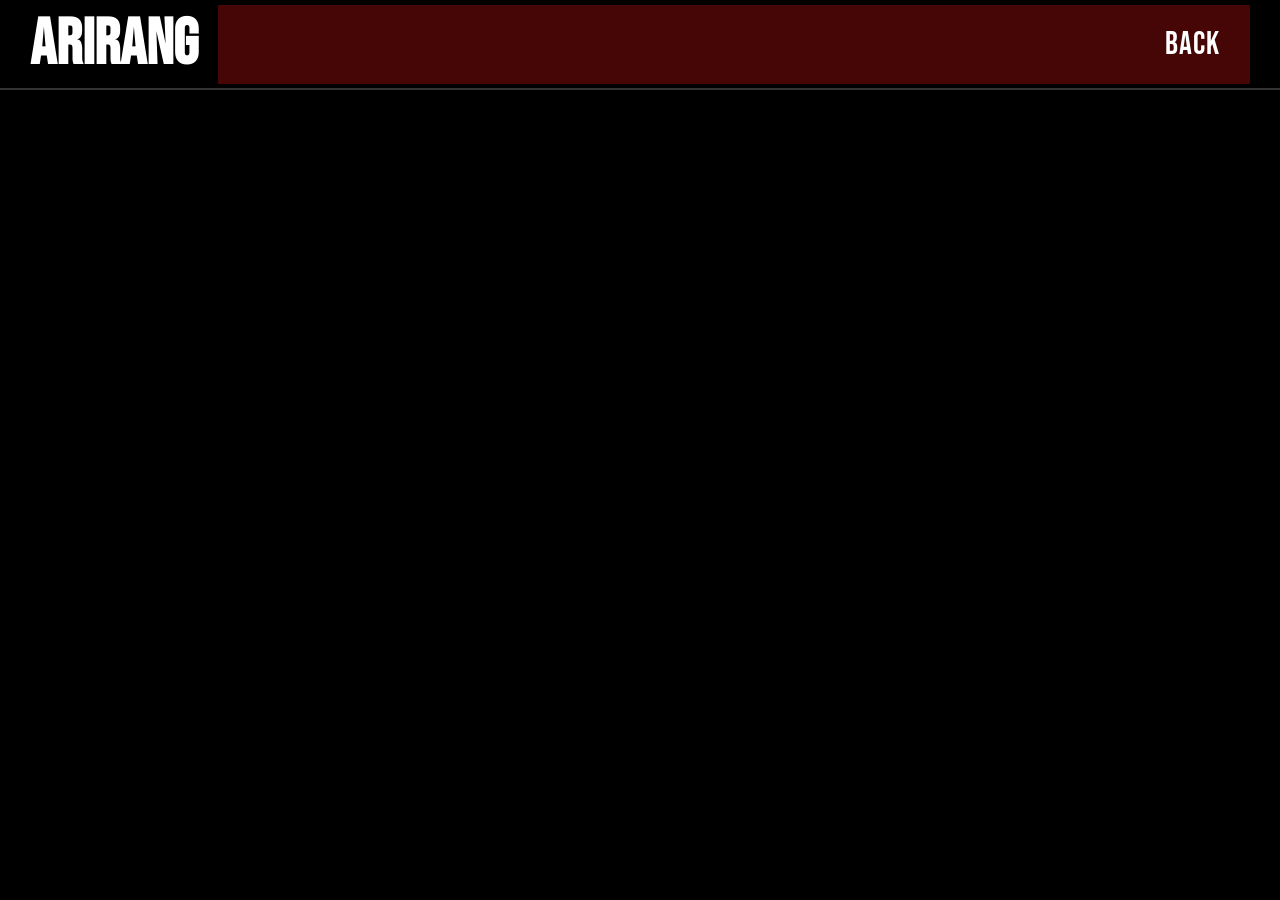
==== Página web/Códigos/Arirang.html @ feff835e "asd" ====
<!DOCTYPE html>
<html lang="en">
<head>
    <meta charset="UTF-8">
    <meta name="viewport" content="width=device-width, initial-scale=1.0">
    <title>BIGHIT</title>
    <link rel="stylesheet" href="Arirang.css">
    <link href="https://fonts.googleapis.com/css2?family=Bebas+Neue&display=swap" rel="stylesheet">
    <link rel="icon" type="image/png" href="img bts/Logonegrosinfondo.png">
</head>

<body >
    <header class="navbar">
                    <nav class="main-menuarirang">
                    <h2 class="title-section">ARIRANG</h2>
                </nav>
</div>
            <div class="navigation-header">
    <a href="index.html" class="simple-link">BACK</a>
</div>
            </header>
---- Página web/Códigos/Arirang.css ----
/*opciones header*/
.navbar {
    display: flex;
    justify-content: space-between;
    align-items: center;
    padding: 0 30px;
    background-color: black;
    height: 90px;
    border-bottom: 2px solid #333;
    gap: 20px;
}
/*configuracion a la pagina en general*/
*{
    box-sizing: border-box;
    margin: 0;
    padding: 0;
}
/*background*/
html, body {
    background-color: black;
    width: 100%;
    margin: 0;
    padding: 0;
    min-height: 100vh;
}
/*centrar las letras header*/
.main-menu {
    display: flex;
    gap: 30px;
    margin-left: auto;
}

/*ARIRANG*/
.navigation-header {
    width: 100%;
    display: flex;
    justify-content: flex-end; 
    padding: 20px 30px;
    background-color: rgb(70, 6, 6);
    
}
.simple-link {
    font-family: 'Bebas Neue', sans-serif;
    color: white;             
    text-decoration: none;  
    font-size: 2rem;
    letter-spacing: 1px;
    cursor: pointer;        
    transition: color 0.3s ease;
}


.simple-link:hover {
    color: #888; 
}

.navbar h2{
    font-family: 'Bebas Neue', serif; 
    color: white;
    font-size: 4rem;
    text-align: left;
}





/*Dark&wild*/

.navigation-header {
    width: 100%;
    display: flex;
    justify-content: flex-end; 
    padding: 20px 30px;
    background-color: rgb(70, 6, 6);
}

.simple-link {
    font-family: 'Bebas Neue', sans-serif;
    color: white;             
    text-decoration: none;  
    font-size: 2rem;
    letter-spacing: 1px;
    cursor: pointer;        
    transition: color 0.3s ease;
}


.simple-link:hover {
    color: #888; 
}

.navbar h2{
    font-family: 'Bebas Neue', serif; 
    color: white;
    font-size: 4rem;
    text-align: left;
}
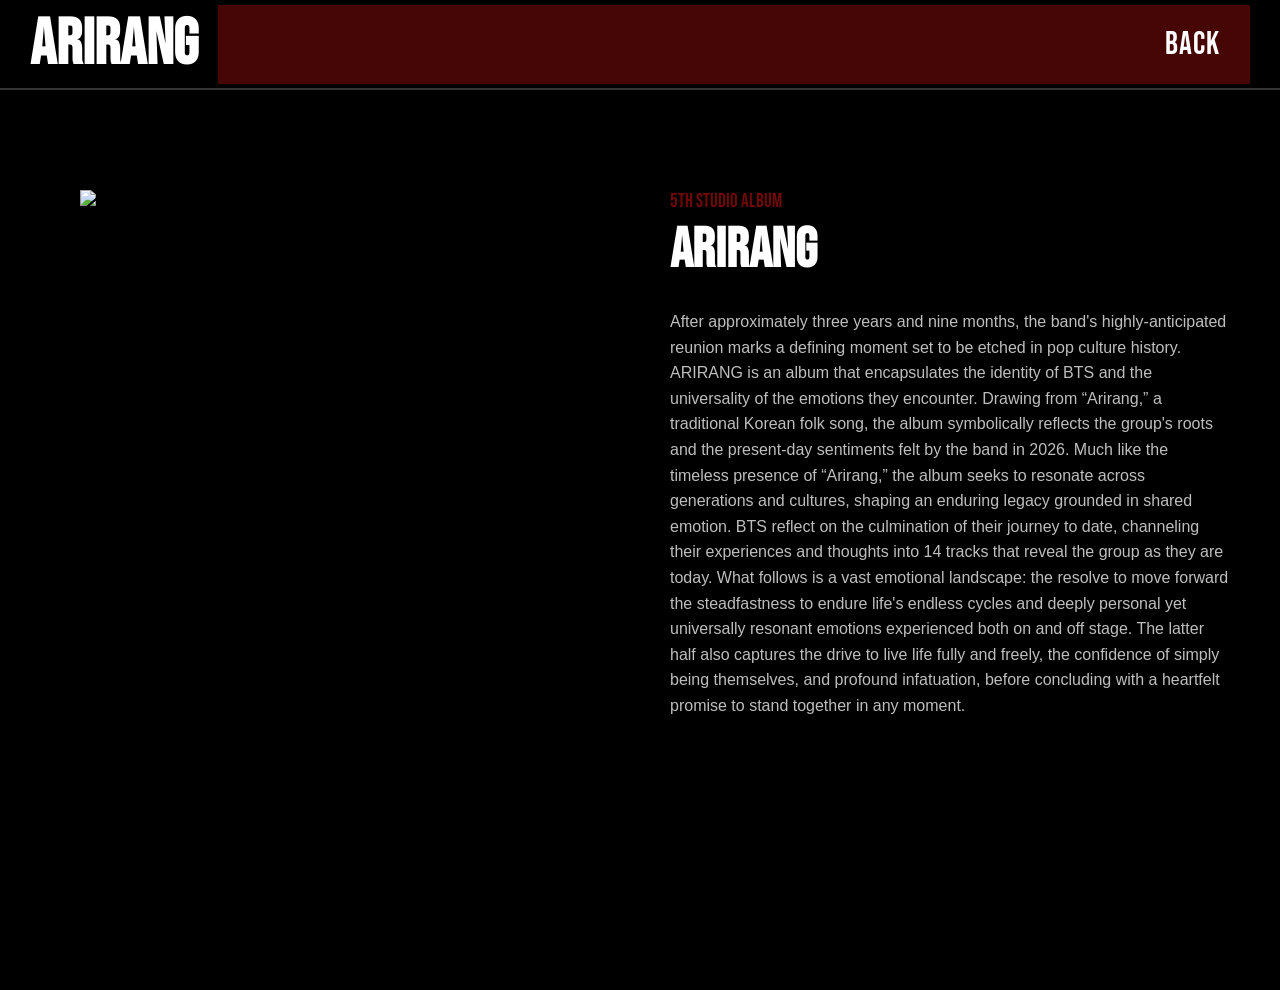
==== commit ed655aae: "DFG" ====
--- a/Página web/Códigos/Arirang.html
+++ b/Página web/Códigos/Arirang.html
@@ -19,3 +19,35 @@
     <a href="index.html" class="simple-link">BACK</a>
 </div>
             </header>
+
+<section class="album-detail">
+        <div class="album-visual">
+        <img src="img bts/arirang.jpg" alt="Album Cover">
+    </div>
+
+    <div class="album-description">
+        <span class="album-type">5TH STUDIO ALBUM</span>
+        <h1 class="album-main-title">ARIRANG</h1>
+        
+        <div class="album-text-content">
+            <p>
+            After approximately three years and nine months, 
+the band's highly-anticipated reunion marks a defining moment set to be etched in pop culture history.
+
+ARIRANG is an album that encapsulates the identity of BTS and the universality of the emotions they encounter. 
+Drawing from “Arirang,” a traditional Korean folk song, the album symbolically reflects the group's roots 
+and the present-day sentiments felt by the band in 2026. Much like the timeless presence of “Arirang,” 
+the album seeks to resonate across generations and cultures, shaping an enduring legacy grounded in shared emotion.
+
+BTS reflect on the culmination of their journey to date, channeling their experiences and thoughts into 14 tracks 
+that reveal the group as they are today. 
+What follows is a vast emotional landscape: the resolve to move forward 
+the steadfastness to endure life's endless cycles and deeply personal yet universally resonant emotions experienced 
+both on and off stage. The latter half also captures the drive to live life fully and freely, 
+the confidence of simply being themselves, and profound infatuation, 
+before concluding with a heartfelt promise to stand together in any moment.
+            </p>
+        </div>
+    </div>
+</section>
+
--- a/Página web/Códigos/Arirang.css
+++ b/Página web/Códigos/Arirang.css
@@ -37,7 +37,7 @@
     display: flex;
     justify-content: flex-end; 
     padding: 20px 30px;
-    background-color: rgb(70, 6, 6);
+    background-color: #460606;
     
 }
 .simple-link {
@@ -64,36 +64,54 @@
 
 
 
-
-
-/*Dark&wild*/
-
-.navigation-header {
-    width: 100%;
-    display: flex;
-    justify-content: flex-end; 
-    padding: 20px 30px;
-    background-color: rgb(70, 6, 6);
+/*Configuracion contenido*/
+.album-detail {
+    display: flex;         
+    align-items: flex-start; 
+    padding: 100px 50px;  
+    gap: 60px;            
+    background-color: black;
+    min-height: 100vh;    
 }
 
-.simple-link {
+.album-visual {
+    flex: 1;              
+    display: flex;
+    justify-content: center;
+}
+
+.album-visual img {
+    width: 100%;        
+    max-width: 500px;    
+    height: auto;
+}
+
+.album-description {
+    flex: 1;               
+    text-align: left;
+}
+
+.album-type {
     font-family: 'Bebas Neue', sans-serif;
-    color: white;             
-    text-decoration: none;  
-    font-size: 2rem;
-    letter-spacing: 1px;
-    cursor: pointer;        
-    transition: color 0.3s ease;
+    color: #700808;     
+    font-size: 1.2rem;
+    display: block;
+    margin-bottom: 10px;
+}
+
+.album-main-title {
+    font-family: 'Bebas Neue', sans-serif;
+    font-size: 3.5rem;     
+    line-height: 1;
+    margin-bottom: 30px;
+    color: #FFFFFF;
+}
+
+.album-text-content p {
+    font-family: 'Arial', sans-serif; 
+    line-height: 1.6;      
+    font-size: 1rem;
+    color: #bebebe;
 }
 
 
-.simple-link:hover {
-    color: #888; 
-}
-
-.navbar h2{
-    font-family: 'Bebas Neue', serif; 
-    color: white;
-    font-size: 4rem;
-    text-align: left;
-}
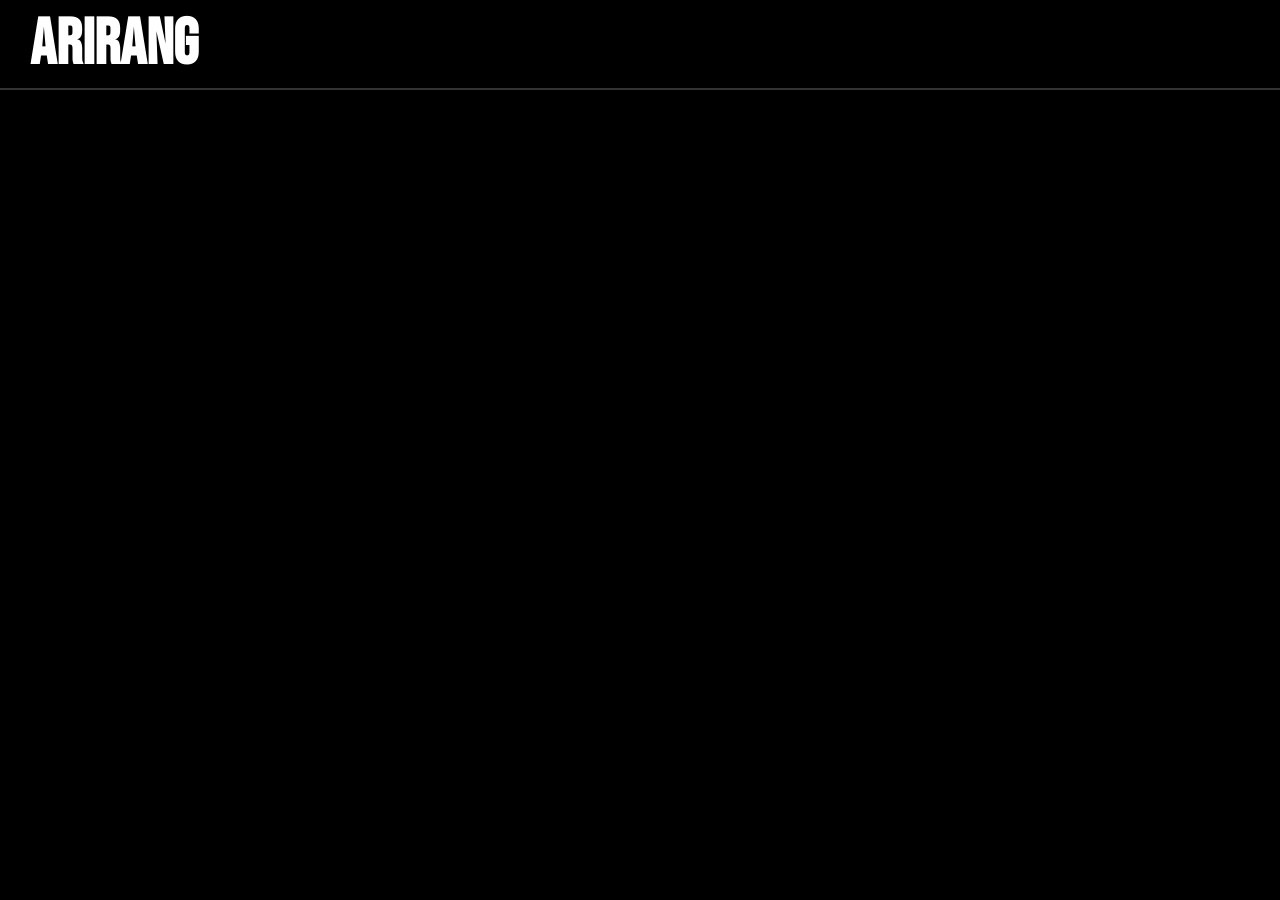
==== commit a77620ad: "m" ====
--- a/Página web/Códigos/Arirang.html
+++ b/Página web/Códigos/Arirang.html
@@ -14,40 +14,7 @@
                     <nav class="main-menuarirang">
                     <h2 class="title-section">ARIRANG</h2>
                 </nav>
-</div>
-            <div class="navigation-header">
-    <a href="index.html" class="simple-link">BACK</a>
-</div>
+
             </header>
-
-<section class="album-detail">
-        <div class="album-visual">
-        <img src="img bts/arirang.jpg" alt="Album Cover">
-    </div>
-
-    <div class="album-description">
-        <span class="album-type">5TH STUDIO ALBUM</span>
-        <h1 class="album-main-title">ARIRANG</h1>
-        
-        <div class="album-text-content">
-            <p>
-            After approximately three years and nine months, 
-the band's highly-anticipated reunion marks a defining moment set to be etched in pop culture history.
-
-ARIRANG is an album that encapsulates the identity of BTS and the universality of the emotions they encounter. 
-Drawing from “Arirang,” a traditional Korean folk song, the album symbolically reflects the group's roots 
-and the present-day sentiments felt by the band in 2026. Much like the timeless presence of “Arirang,” 
-the album seeks to resonate across generations and cultures, shaping an enduring legacy grounded in shared emotion.
-
-BTS reflect on the culmination of their journey to date, channeling their experiences and thoughts into 14 tracks 
-that reveal the group as they are today. 
-What follows is a vast emotional landscape: the resolve to move forward 
-the steadfastness to endure life's endless cycles and deeply personal yet universally resonant emotions experienced 
-both on and off stage. The latter half also captures the drive to live life fully and freely, 
-the confidence of simply being themselves, and profound infatuation, 
-before concluding with a heartfelt promise to stand together in any moment.
-            </p>
-        </div>
-    </div>
-</section>
-
+            <iframe width="560" height="315" src="https://www.youtube.com/embed/b4iVv91Z6lY?si=-5O85vjsqxO1vsp5" title="YouTube video player" frameborder="0" allow="accelerometer; autoplay; clipboard-write; encrypted-media; gyroscope; picture-in-picture; web-share" referrerpolicy="strict-origin-when-cross-origin" allowfullscreen></iframe>
+</body>
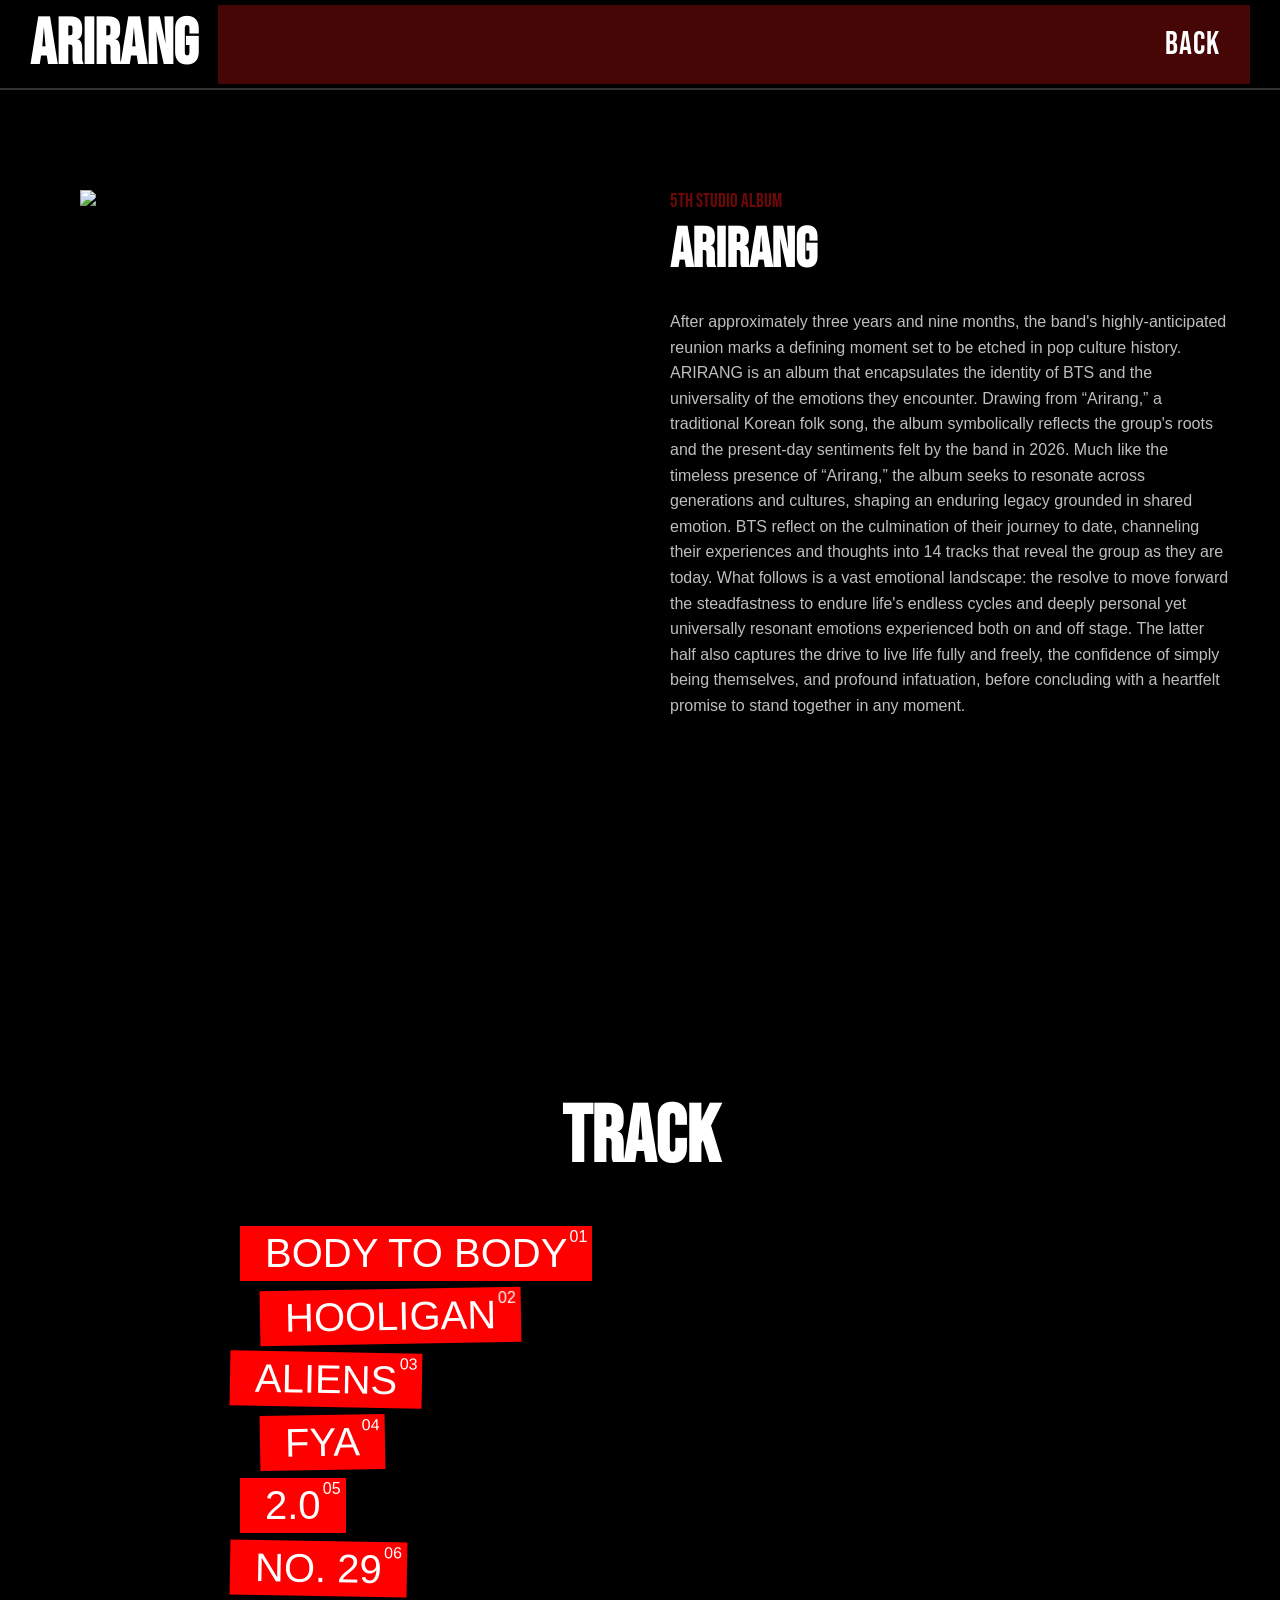
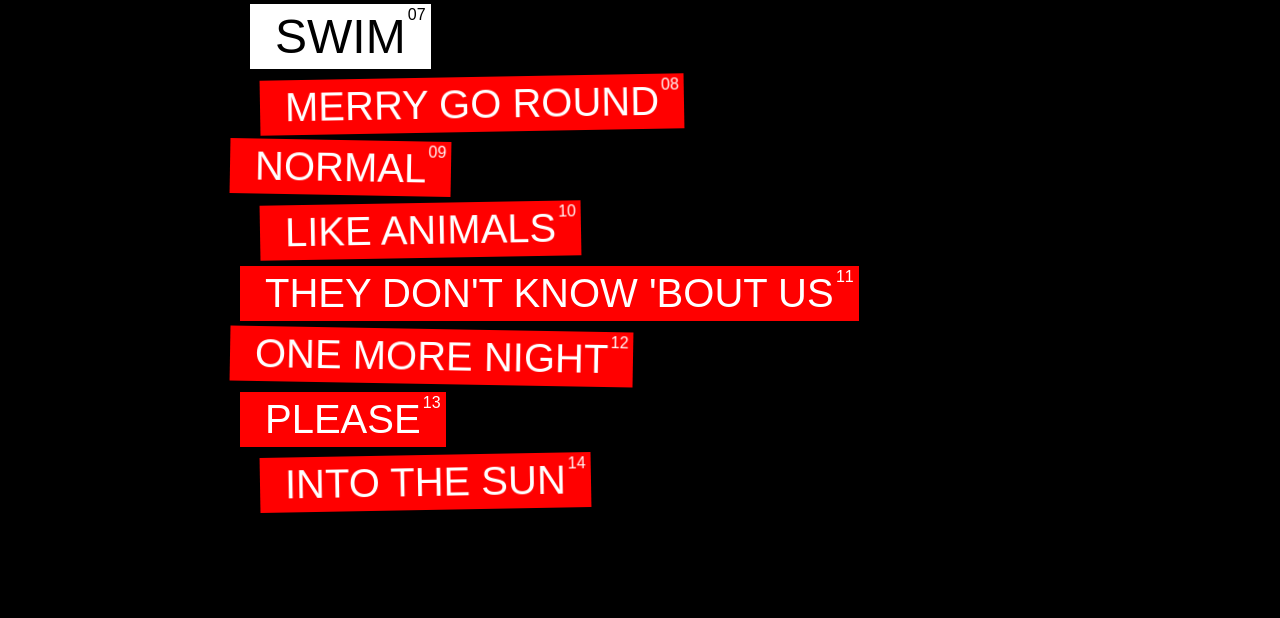
==== commit 0534a58f: "DFG" ====
--- a/Página web/Códigos/Arirang.html
+++ b/Página web/Códigos/Arirang.html
@@ -14,7 +14,61 @@
                     <nav class="main-menuarirang">
                     <h2 class="title-section">ARIRANG</h2>
                 </nav>
+</div>
+            <div class="navigation-header">
+    <a href="index.html" class="simple-link">BACK</a>
+</div>
+            </header>
 
-            </header>
-            <iframe width="560" height="315" src="https://www.youtube.com/embed/b4iVv91Z6lY?si=-5O85vjsqxO1vsp5" title="YouTube video player" frameborder="0" allow="accelerometer; autoplay; clipboard-write; encrypted-media; gyroscope; picture-in-picture; web-share" referrerpolicy="strict-origin-when-cross-origin" allowfullscreen></iframe>
-</body>+<section class="album-detail">
+        <div class="album-visual">
+        <img src="img bts/arirang.jpg" alt="Album Cover">
+    </div>
+
+    <div class="album-description">
+        <span class="album-type">5TH STUDIO ALBUM</span>
+        <h1 class="album-main-title">ARIRANG</h1>
+        
+        <div class="album-text-content">
+            <p>
+            After approximately three years and nine months, 
+the band's highly-anticipated reunion marks a defining moment set to be etched in pop culture history.
+
+ARIRANG is an album that encapsulates the identity of BTS and the universality of the emotions they encounter. 
+Drawing from “Arirang,” a traditional Korean folk song, the album symbolically reflects the group's roots 
+and the present-day sentiments felt by the band in 2026. Much like the timeless presence of “Arirang,” 
+the album seeks to resonate across generations and cultures, shaping an enduring legacy grounded in shared emotion.
+
+BTS reflect on the culmination of their journey to date, channeling their experiences and thoughts into 14 tracks 
+that reveal the group as they are today. 
+What follows is a vast emotional landscape: the resolve to move forward 
+the steadfastness to endure life's endless cycles and deeply personal yet universally resonant emotions experienced 
+both on and off stage. The latter half also captures the drive to live life fully and freely, 
+the confidence of simply being themselves, and profound infatuation, 
+before concluding with a heartfelt promise to stand together in any moment.
+            </p>
+        </div>
+    </div>
+</section>
+
+
+<section class="track-section arirang-theme">
+    <h2 class="track-main-title">TRACK</h2>
+    
+    <div class="tape-container">
+        <div class="tape-item red"> <span class="num">01</span> Body to Body </div>
+        <div class="tape-item red"> <span class="num">02</span> Hooligan </div>
+        <div class="tape-item red"> <span class="num">03</span> Aliens </div>
+        <div class="tape-item red"> <span class="num">04</span> FYA </div>
+        <div class="tape-item red"> <span class="num">05</span> 2.0 </div>
+        <div class="tape-item red"> <span class="num">06</span> No. 29 </div>
+        <div class="tape-item black"> <span class="num">07</span> SWIM </div>
+        <div class="tape-item red"> <span class="num">08</span> Merry Go Round </div>
+        <div class="tape-item red"> <span class="num">09</span> NORMAL </div>
+        <div class="tape-item red"> <span class="num">10</span> Like Animals </div>
+        <div class="tape-item red"> <span class="num">11</span> they don't know 'bout us </div>
+        <div class="tape-item red"> <span class="num">12</span> One More Night </div>
+        <div class="tape-item red"> <span class="num">13</span> Please </div>
+        <div class="tape-item red"> <span class="num">14</span> Into the Sun </div>
+    </div>
+</section>
--- a/Página web/Códigos/Arirang.css
+++ b/Página web/Códigos/Arirang.css
@@ -115,3 +115,67 @@
 }
 
 
+/*SETLIST*/
+
+
+.arirang-theme {
+    background-color: black; 
+    padding: 100px 20px;
+    text-align: left;
+}
+
+.tape-container {
+    max-width: 800px;
+    margin: 0 auto;
+    display: flex;
+    flex-direction: column;
+    align-items: flex-start; 
+}
+
+
+.tape-item {
+    font-family: 'Arial Black', sans-serif; 
+    font-size: 2.5rem;
+    color: white;
+    padding: 5px 25px;
+    margin-bottom: 8px;
+    position: relative;
+    display: inline-block;
+    white-space: nowrap;
+    text-transform: uppercase;
+}
+
+/* Colores de las cintas */
+.tape-item.red { background-color: #ff0000; }
+.tape-item.black { background-color: white; color: black; }
+
+.tape-item .num {
+    font-size: 1rem;
+    position: absolute;
+    top: 2px;
+    right: 5px;
+}
+
+.tape-item:nth-child(even) {
+    margin-left: 20px; 
+    transform: rotate(-1deg); 
+}
+
+.tape-item:nth-child(3n) {
+    margin-left: -10px; 
+    transform: rotate(1deg);
+}
+
+.tape-item:nth-child(7) {
+    font-size: 3rem; 
+    margin-left: 10px;
+}
+
+.track-main-title {
+    font-family: 'Bebas Neue', sans-serif;
+    font-size: 5rem;
+    color: white; 
+    margin-bottom: 40px;
+    mix-blend-mode: difference; 
+    text-align: center;
+}
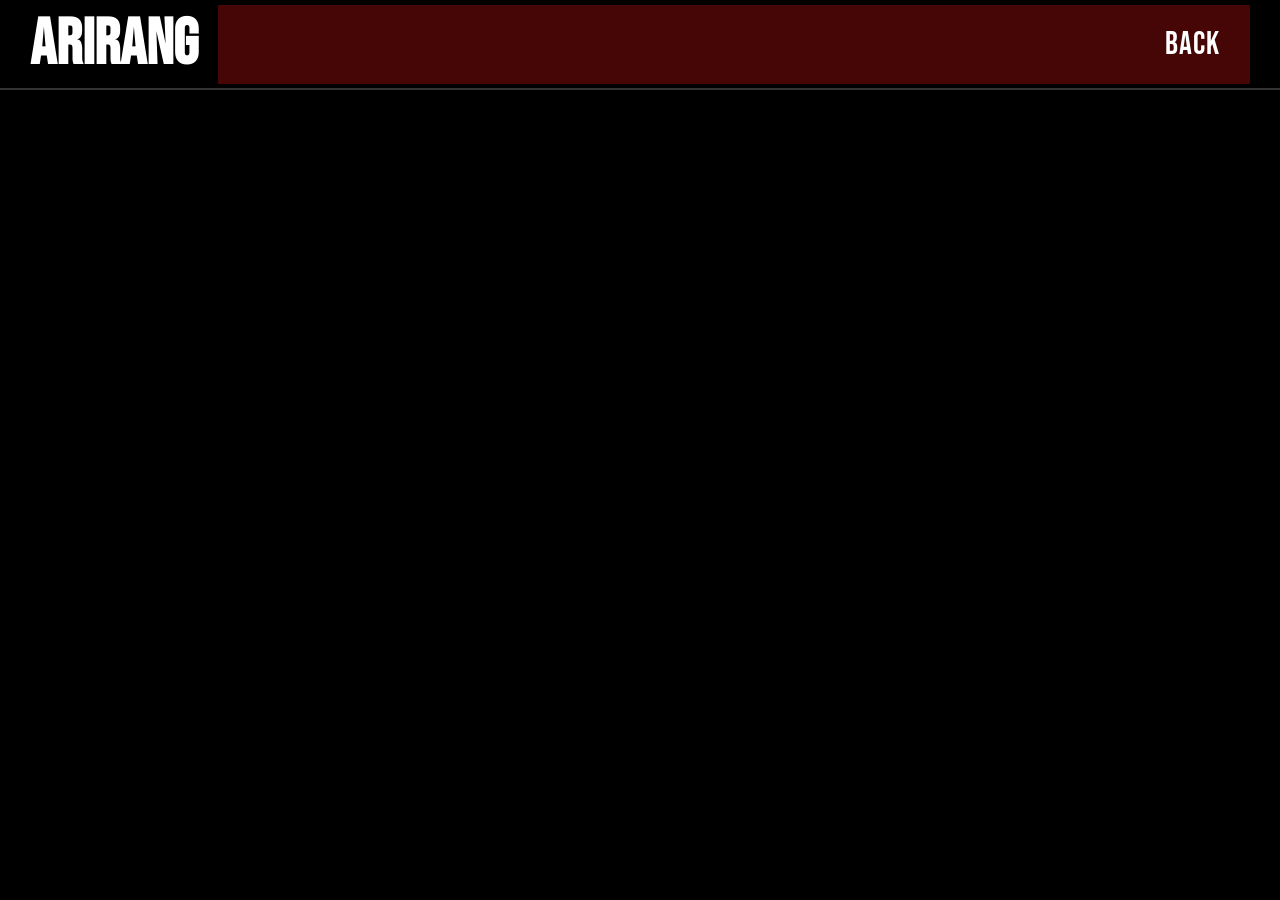
==== commit e88e1c81: "m" ====
--- a/Página web/Códigos/Arirang.html
+++ b/Página web/Códigos/Arirang.html
@@ -19,56 +19,4 @@
     <a href="index.html" class="simple-link">BACK</a>
 </div>
             </header>
-
-<section class="album-detail">
-        <div class="album-visual">
-        <img src="img bts/arirang.jpg" alt="Album Cover">
-    </div>
-
-    <div class="album-description">
-        <span class="album-type">5TH STUDIO ALBUM</span>
-        <h1 class="album-main-title">ARIRANG</h1>
-        
-        <div class="album-text-content">
-            <p>
-            After approximately three years and nine months, 
-the band's highly-anticipated reunion marks a defining moment set to be etched in pop culture history.
-
-ARIRANG is an album that encapsulates the identity of BTS and the universality of the emotions they encounter. 
-Drawing from “Arirang,” a traditional Korean folk song, the album symbolically reflects the group's roots 
-and the present-day sentiments felt by the band in 2026. Much like the timeless presence of “Arirang,” 
-the album seeks to resonate across generations and cultures, shaping an enduring legacy grounded in shared emotion.
-
-BTS reflect on the culmination of their journey to date, channeling their experiences and thoughts into 14 tracks 
-that reveal the group as they are today. 
-What follows is a vast emotional landscape: the resolve to move forward 
-the steadfastness to endure life's endless cycles and deeply personal yet universally resonant emotions experienced 
-both on and off stage. The latter half also captures the drive to live life fully and freely, 
-the confidence of simply being themselves, and profound infatuation, 
-before concluding with a heartfelt promise to stand together in any moment.
-            </p>
-        </div>
-    </div>
-</section>
-
-
-<section class="track-section arirang-theme">
-    <h2 class="track-main-title">TRACK</h2>
-    
-    <div class="tape-container">
-        <div class="tape-item red"> <span class="num">01</span> Body to Body </div>
-        <div class="tape-item red"> <span class="num">02</span> Hooligan </div>
-        <div class="tape-item red"> <span class="num">03</span> Aliens </div>
-        <div class="tape-item red"> <span class="num">04</span> FYA </div>
-        <div class="tape-item red"> <span class="num">05</span> 2.0 </div>
-        <div class="tape-item red"> <span class="num">06</span> No. 29 </div>
-        <div class="tape-item black"> <span class="num">07</span> SWIM </div>
-        <div class="tape-item red"> <span class="num">08</span> Merry Go Round </div>
-        <div class="tape-item red"> <span class="num">09</span> NORMAL </div>
-        <div class="tape-item red"> <span class="num">10</span> Like Animals </div>
-        <div class="tape-item red"> <span class="num">11</span> they don't know 'bout us </div>
-        <div class="tape-item red"> <span class="num">12</span> One More Night </div>
-        <div class="tape-item red"> <span class="num">13</span> Please </div>
-        <div class="tape-item red"> <span class="num">14</span> Into the Sun </div>
-    </div>
-</section>
+</body>
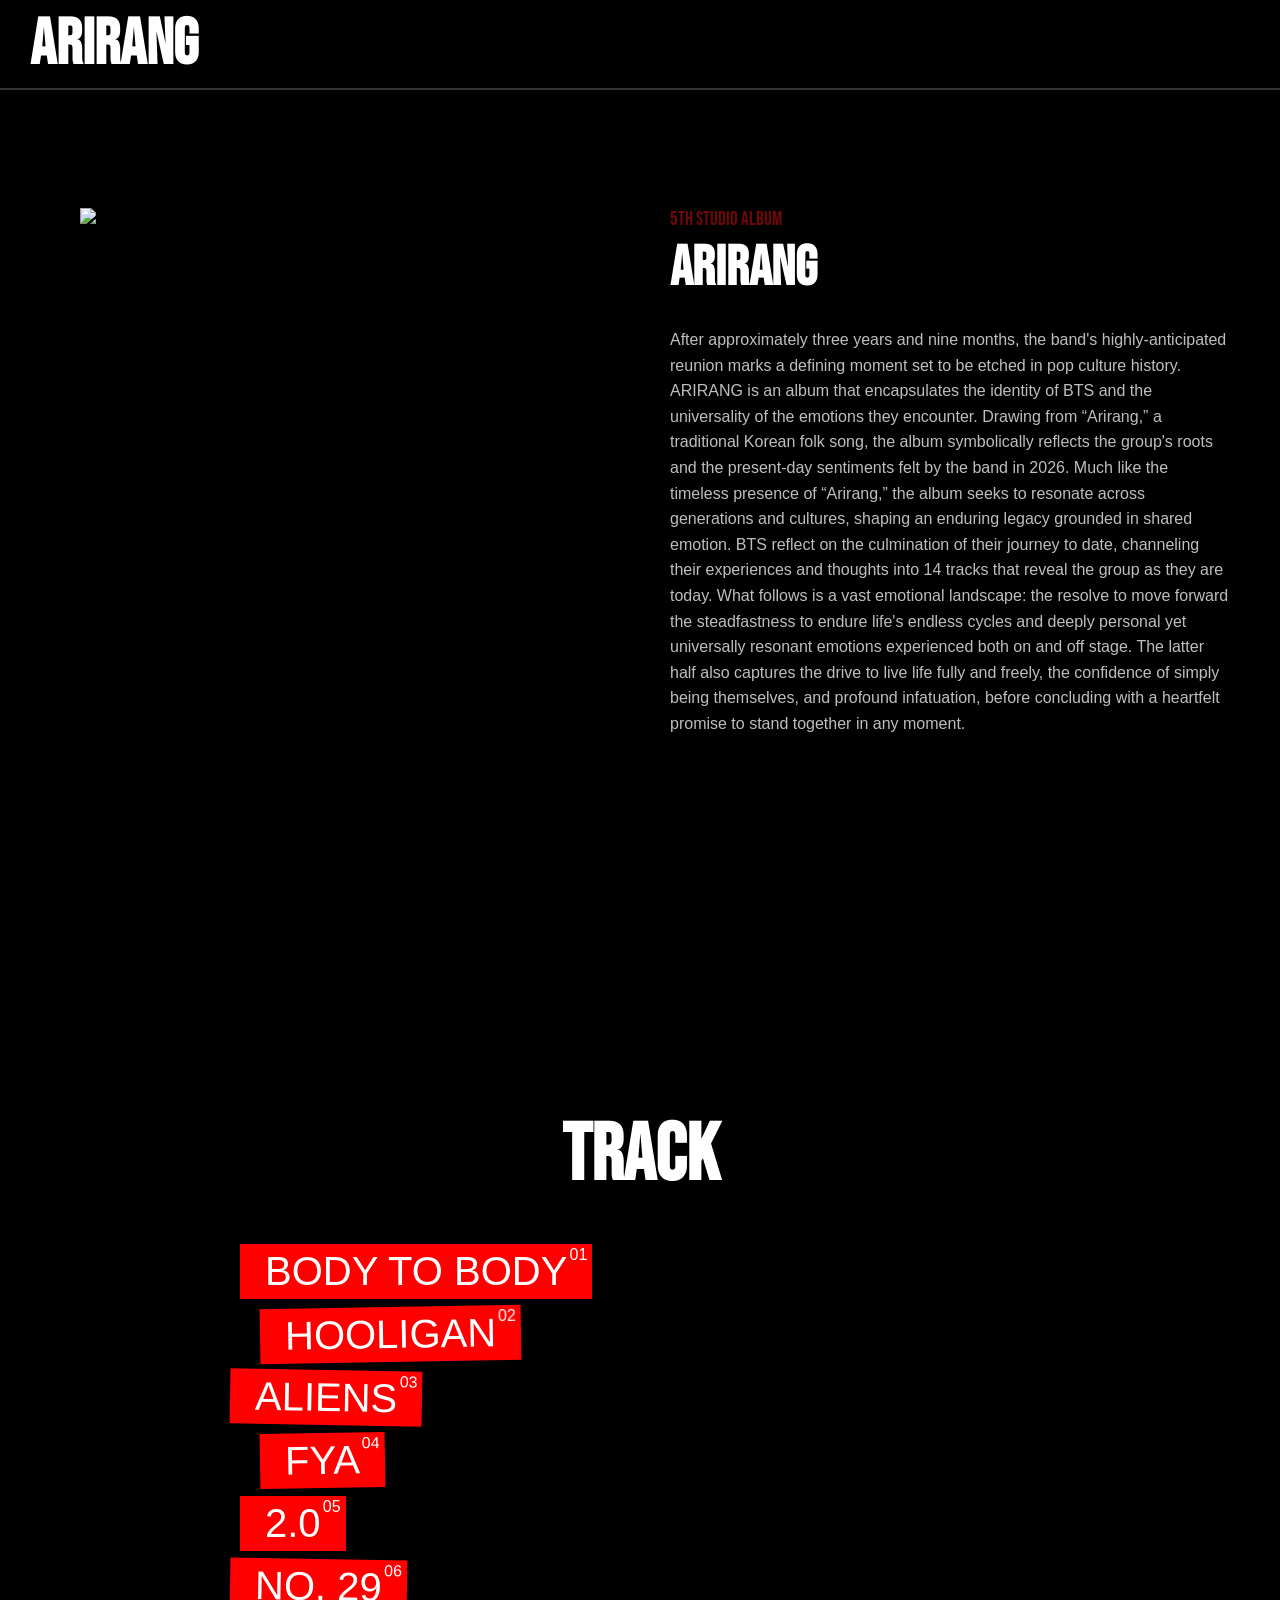
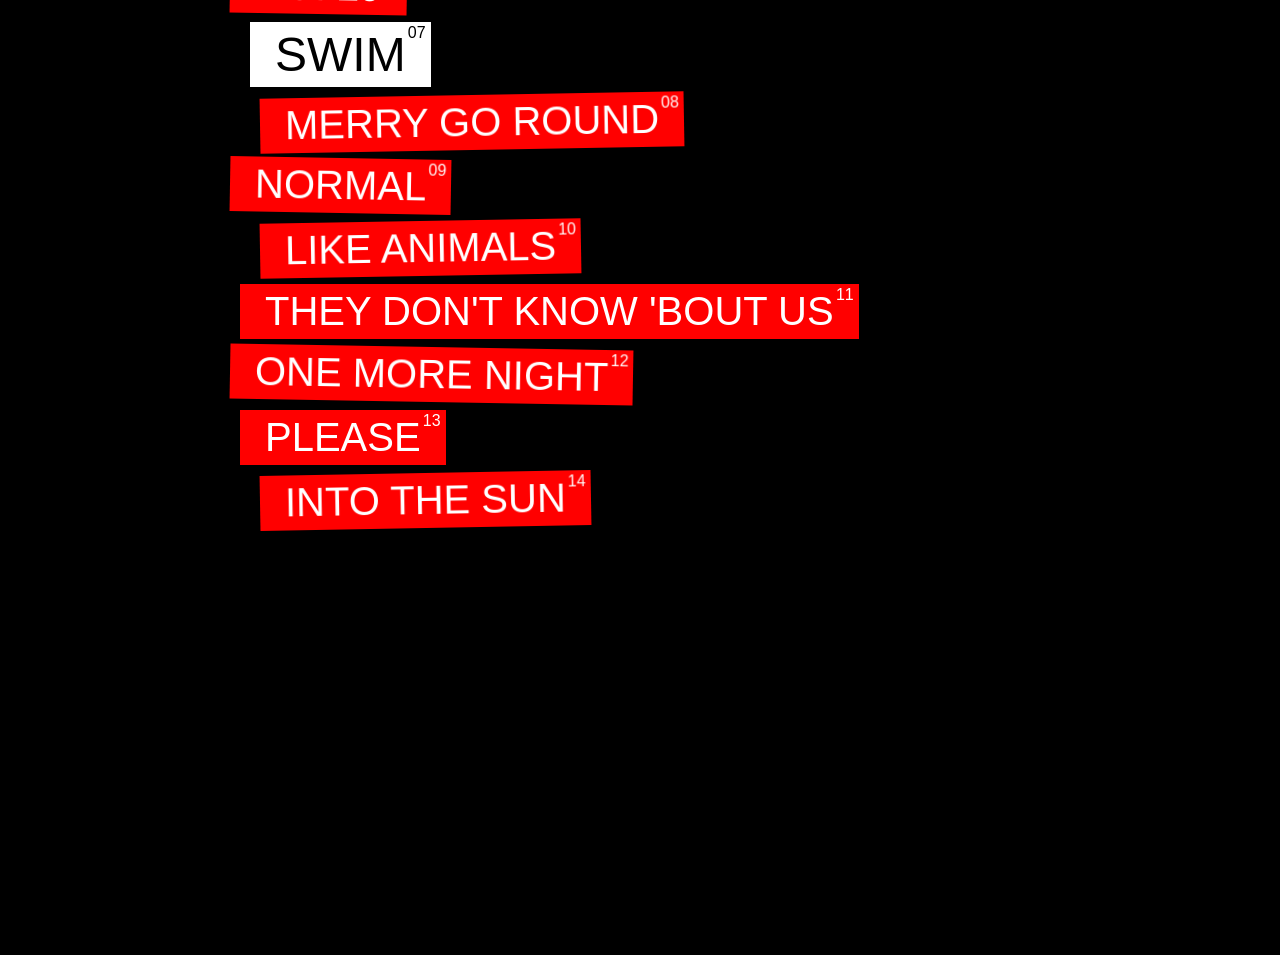
==== commit 2908ec47: "Merge branch 'main' of https://github.com/Dannaswo/Repositorio-Mafe-y-Danna" ====
--- a/Página web/Códigos/Arirang.html
+++ b/Página web/Códigos/Arirang.html
@@ -14,9 +14,63 @@
                     <nav class="main-menuarirang">
                     <h2 class="title-section">ARIRANG</h2>
                 </nav>
-</div>
-            <div class="navigation-header">
-    <a href="index.html" class="simple-link">BACK</a>
-</div>
+
             </header>
-</body>+<<<<<<< HEAD
+
+<section class="album-detail">
+        <div class="album-visual">
+        <img src="img bts/arirang.jpg" alt="Album Cover">
+    </div>
+
+    <div class="album-description">
+        <span class="album-type">5TH STUDIO ALBUM</span>
+        <h1 class="album-main-title">ARIRANG</h1>
+        
+        <div class="album-text-content">
+            <p>
+            After approximately three years and nine months, 
+the band's highly-anticipated reunion marks a defining moment set to be etched in pop culture history.
+
+ARIRANG is an album that encapsulates the identity of BTS and the universality of the emotions they encounter. 
+Drawing from “Arirang,” a traditional Korean folk song, the album symbolically reflects the group's roots 
+and the present-day sentiments felt by the band in 2026. Much like the timeless presence of “Arirang,” 
+the album seeks to resonate across generations and cultures, shaping an enduring legacy grounded in shared emotion.
+
+BTS reflect on the culmination of their journey to date, channeling their experiences and thoughts into 14 tracks 
+that reveal the group as they are today. 
+What follows is a vast emotional landscape: the resolve to move forward 
+the steadfastness to endure life's endless cycles and deeply personal yet universally resonant emotions experienced 
+both on and off stage. The latter half also captures the drive to live life fully and freely, 
+the confidence of simply being themselves, and profound infatuation, 
+before concluding with a heartfelt promise to stand together in any moment.
+            </p>
+        </div>
+    </div>
+</section>
+
+
+<section class="track-section arirang-theme">
+    <h2 class="track-main-title">TRACK</h2>
+    
+    <div class="tape-container">
+        <div class="tape-item red"> <span class="num">01</span> Body to Body </div>
+        <div class="tape-item red"> <span class="num">02</span> Hooligan </div>
+        <div class="tape-item red"> <span class="num">03</span> Aliens </div>
+        <div class="tape-item red"> <span class="num">04</span> FYA </div>
+        <div class="tape-item red"> <span class="num">05</span> 2.0 </div>
+        <div class="tape-item red"> <span class="num">06</span> No. 29 </div>
+        <div class="tape-item black"> <span class="num">07</span> SWIM </div>
+        <div class="tape-item red"> <span class="num">08</span> Merry Go Round </div>
+        <div class="tape-item red"> <span class="num">09</span> NORMAL </div>
+        <div class="tape-item red"> <span class="num">10</span> Like Animals </div>
+        <div class="tape-item red"> <span class="num">11</span> they don't know 'bout us </div>
+        <div class="tape-item red"> <span class="num">12</span> One More Night </div>
+        <div class="tape-item red"> <span class="num">13</span> Please </div>
+        <div class="tape-item red"> <span class="num">14</span> Into the Sun </div>
+    </div>
+</section>
+=======
+            <iframe width="560" height="315" src="https://www.youtube.com/embed/b4iVv91Z6lY?si=-5O85vjsqxO1vsp5" title="YouTube video player" frameborder="0" allow="accelerometer; autoplay; clipboard-write; encrypted-media; gyroscope; picture-in-picture; web-share" referrerpolicy="strict-origin-when-cross-origin" allowfullscreen></iframe>
+</body>
+>>>>>>> a77620adcf031436ec00f8ee9869b6b8d7ee5e10
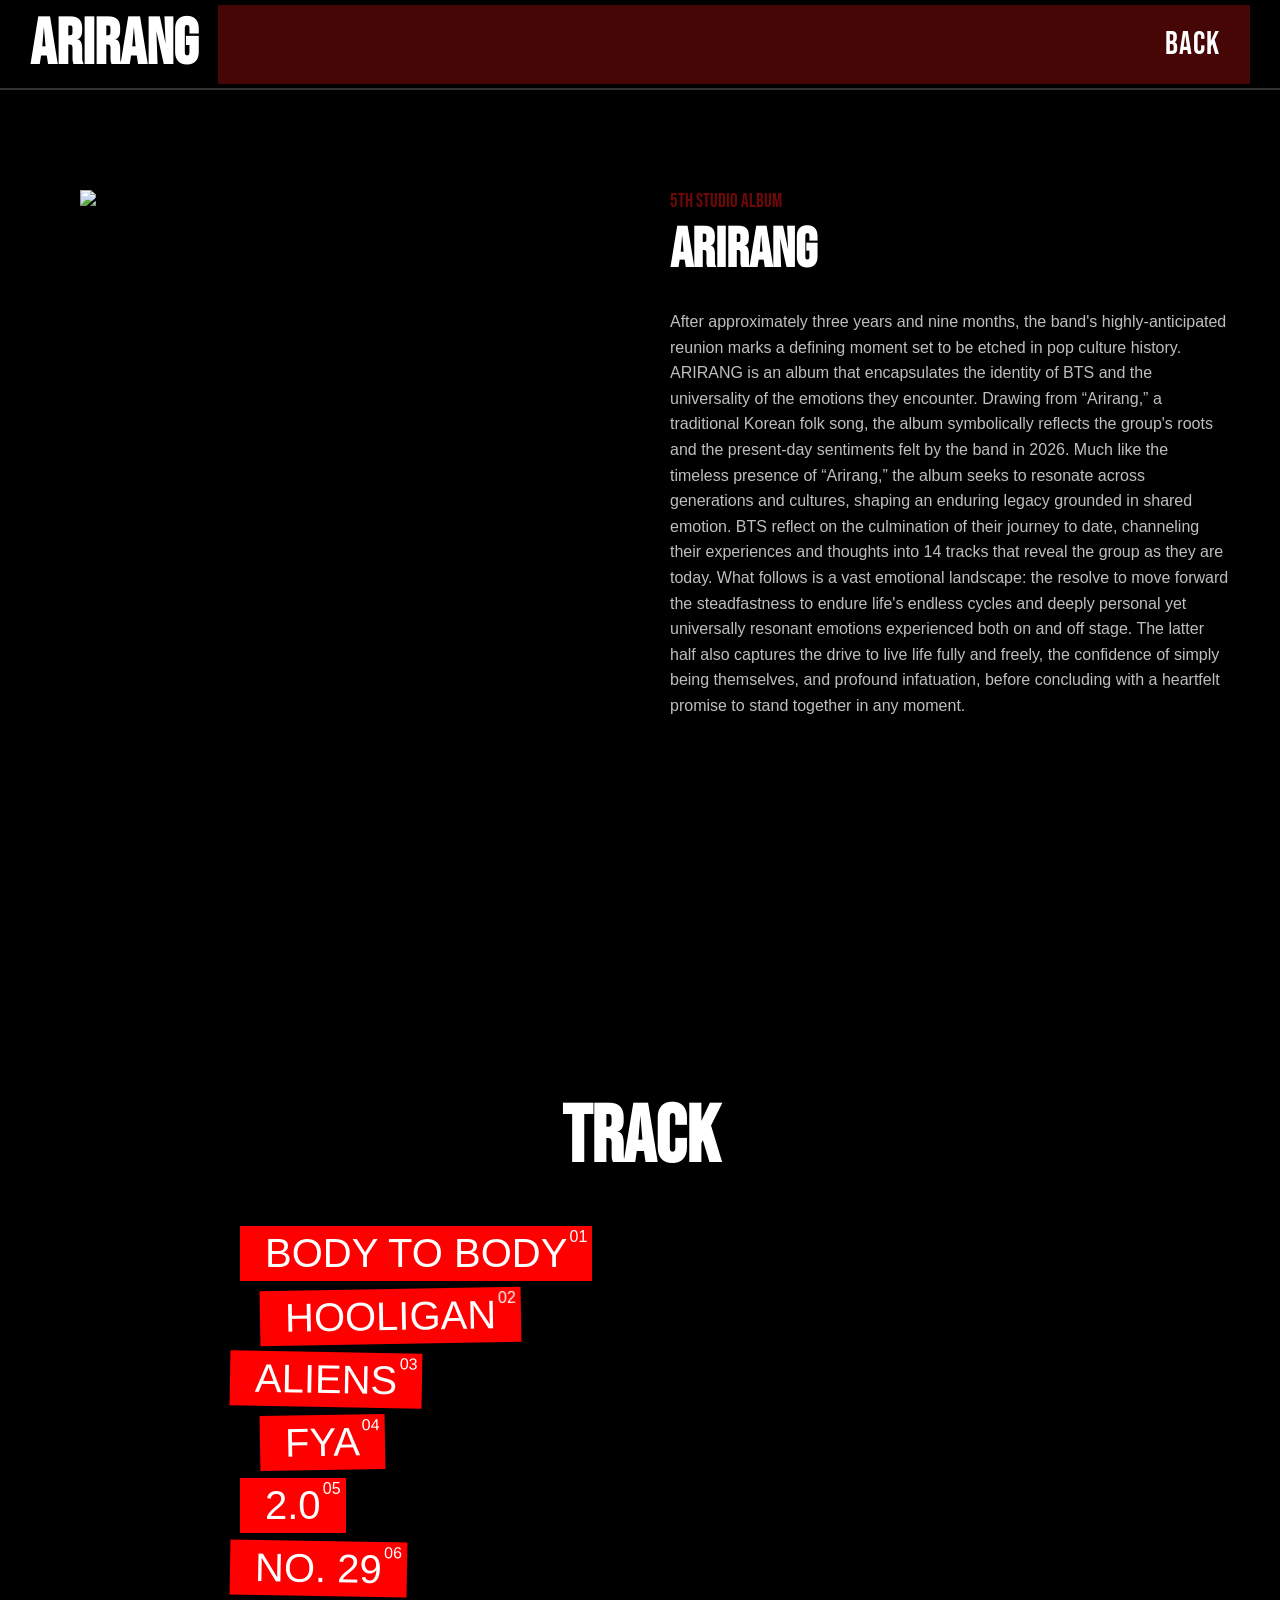
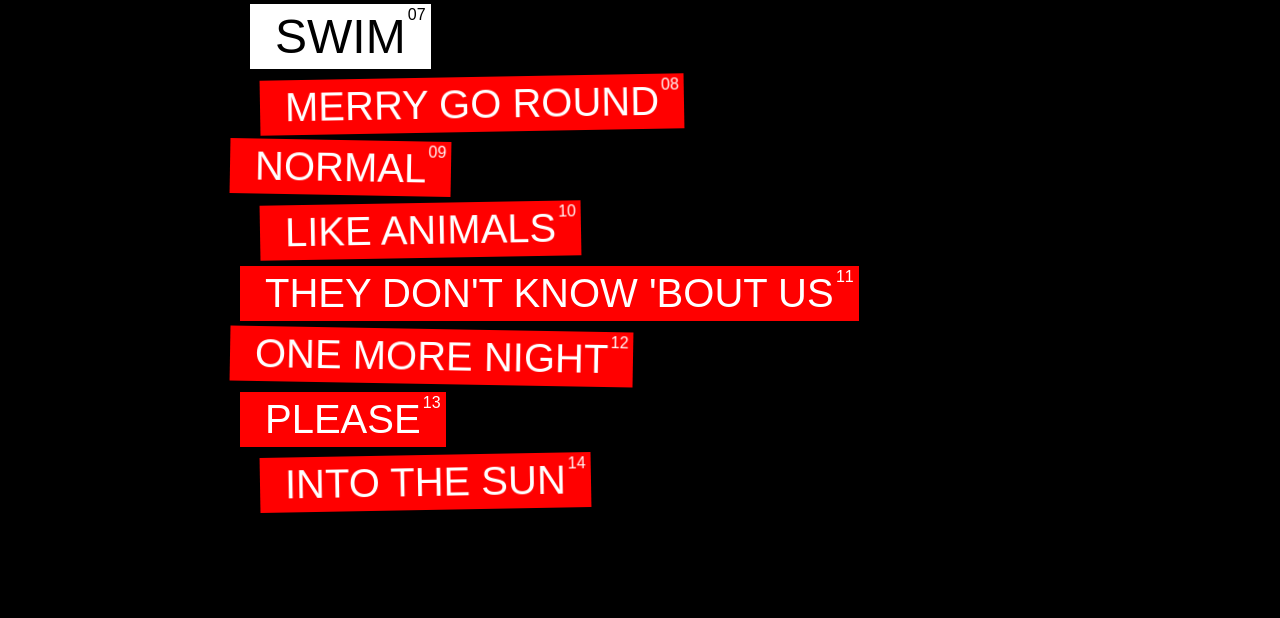
==== commit 1b14c731: "Merge branch 'main' of https://github.com/Dannaswo/Repositorio-Mafe-y-Danna" ====
--- a/Página web/Códigos/Arirang.html
+++ b/Página web/Códigos/Arirang.html
@@ -14,9 +14,12 @@
                     <nav class="main-menuarirang">
                     <h2 class="title-section">ARIRANG</h2>
                 </nav>
+</div>
+            <div class="navigation-header">
+    <a href="index.html" class="simple-link">BACK</a>
+</div>
+            </header>
 
-            </header>
-<<<<<<< HEAD
 
 <section class="album-detail">
         <div class="album-visual">
@@ -70,7 +73,4 @@
         <div class="tape-item red"> <span class="num">14</span> Into the Sun </div>
     </div>
 </section>
-=======
-            <iframe width="560" height="315" src="https://www.youtube.com/embed/b4iVv91Z6lY?si=-5O85vjsqxO1vsp5" title="YouTube video player" frameborder="0" allow="accelerometer; autoplay; clipboard-write; encrypted-media; gyroscope; picture-in-picture; web-share" referrerpolicy="strict-origin-when-cross-origin" allowfullscreen></iframe>
-</body>
->>>>>>> a77620adcf031436ec00f8ee9869b6b8d7ee5e10
+
